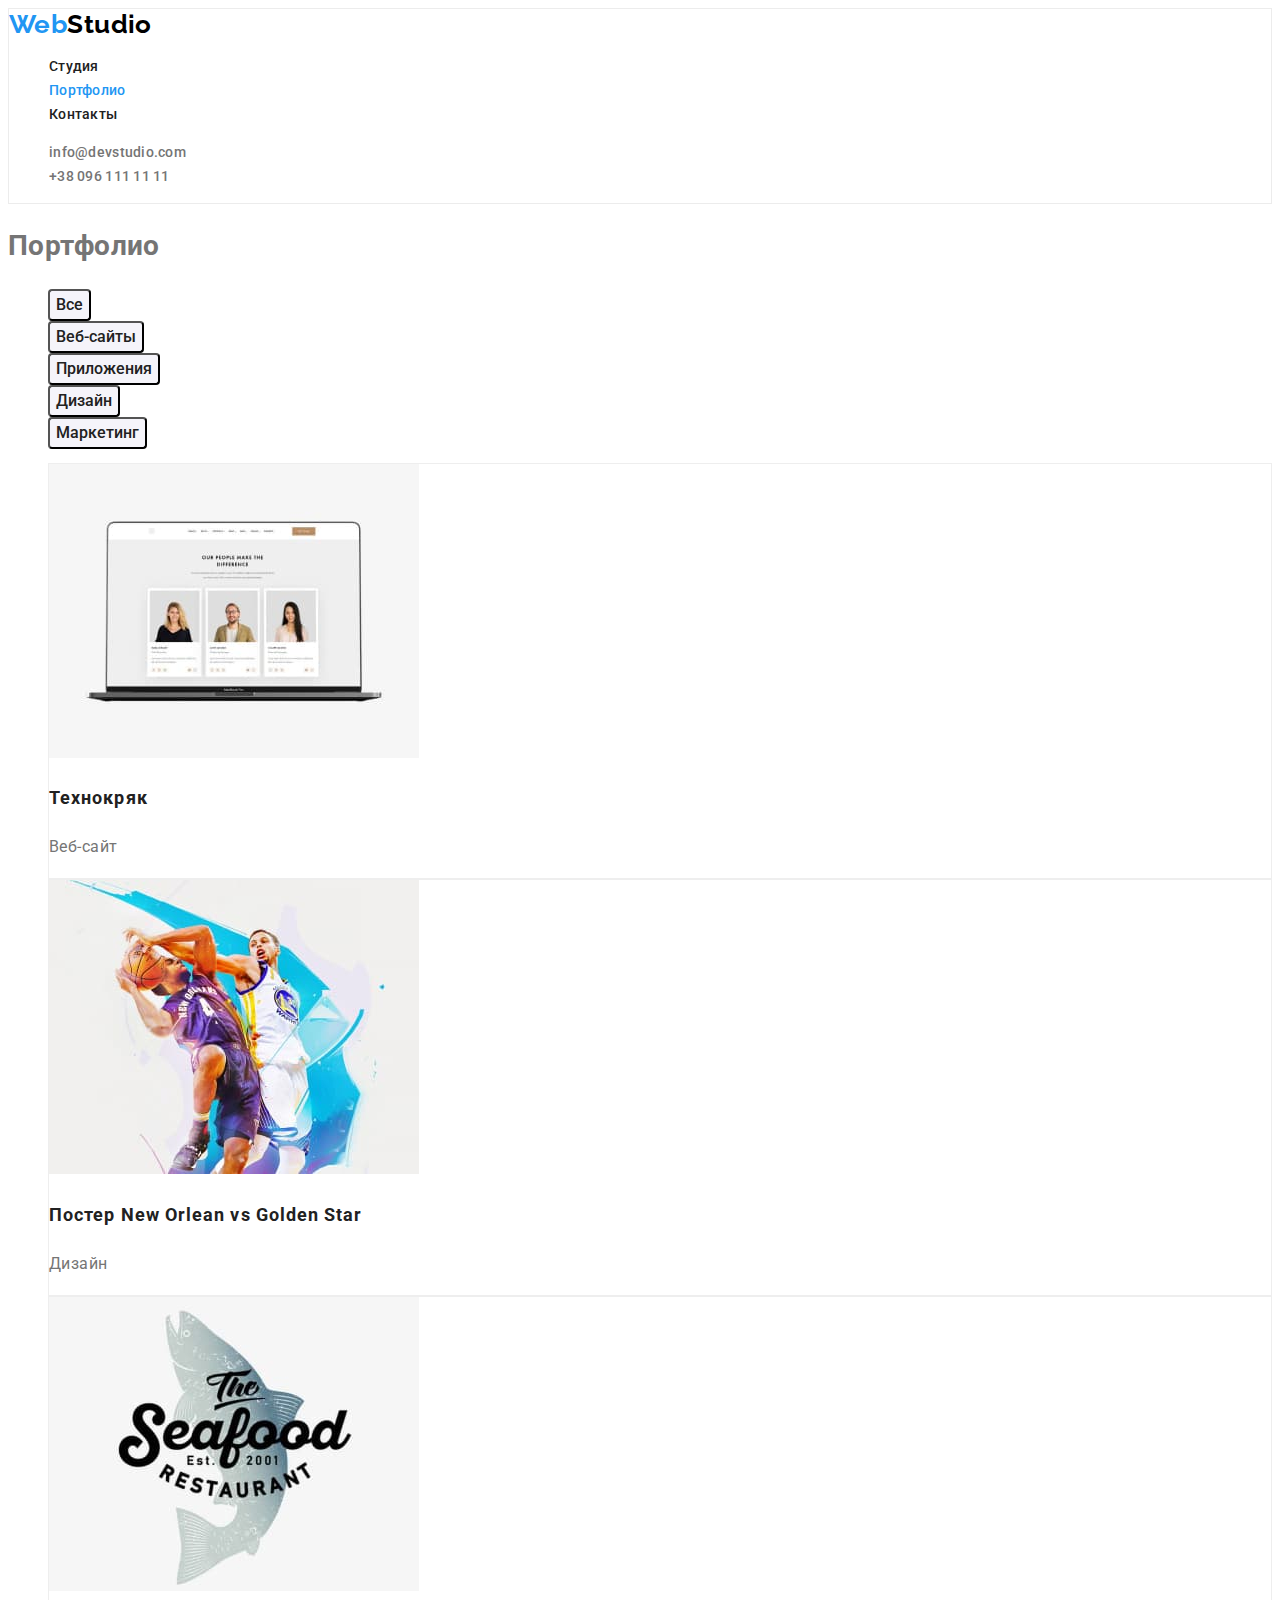
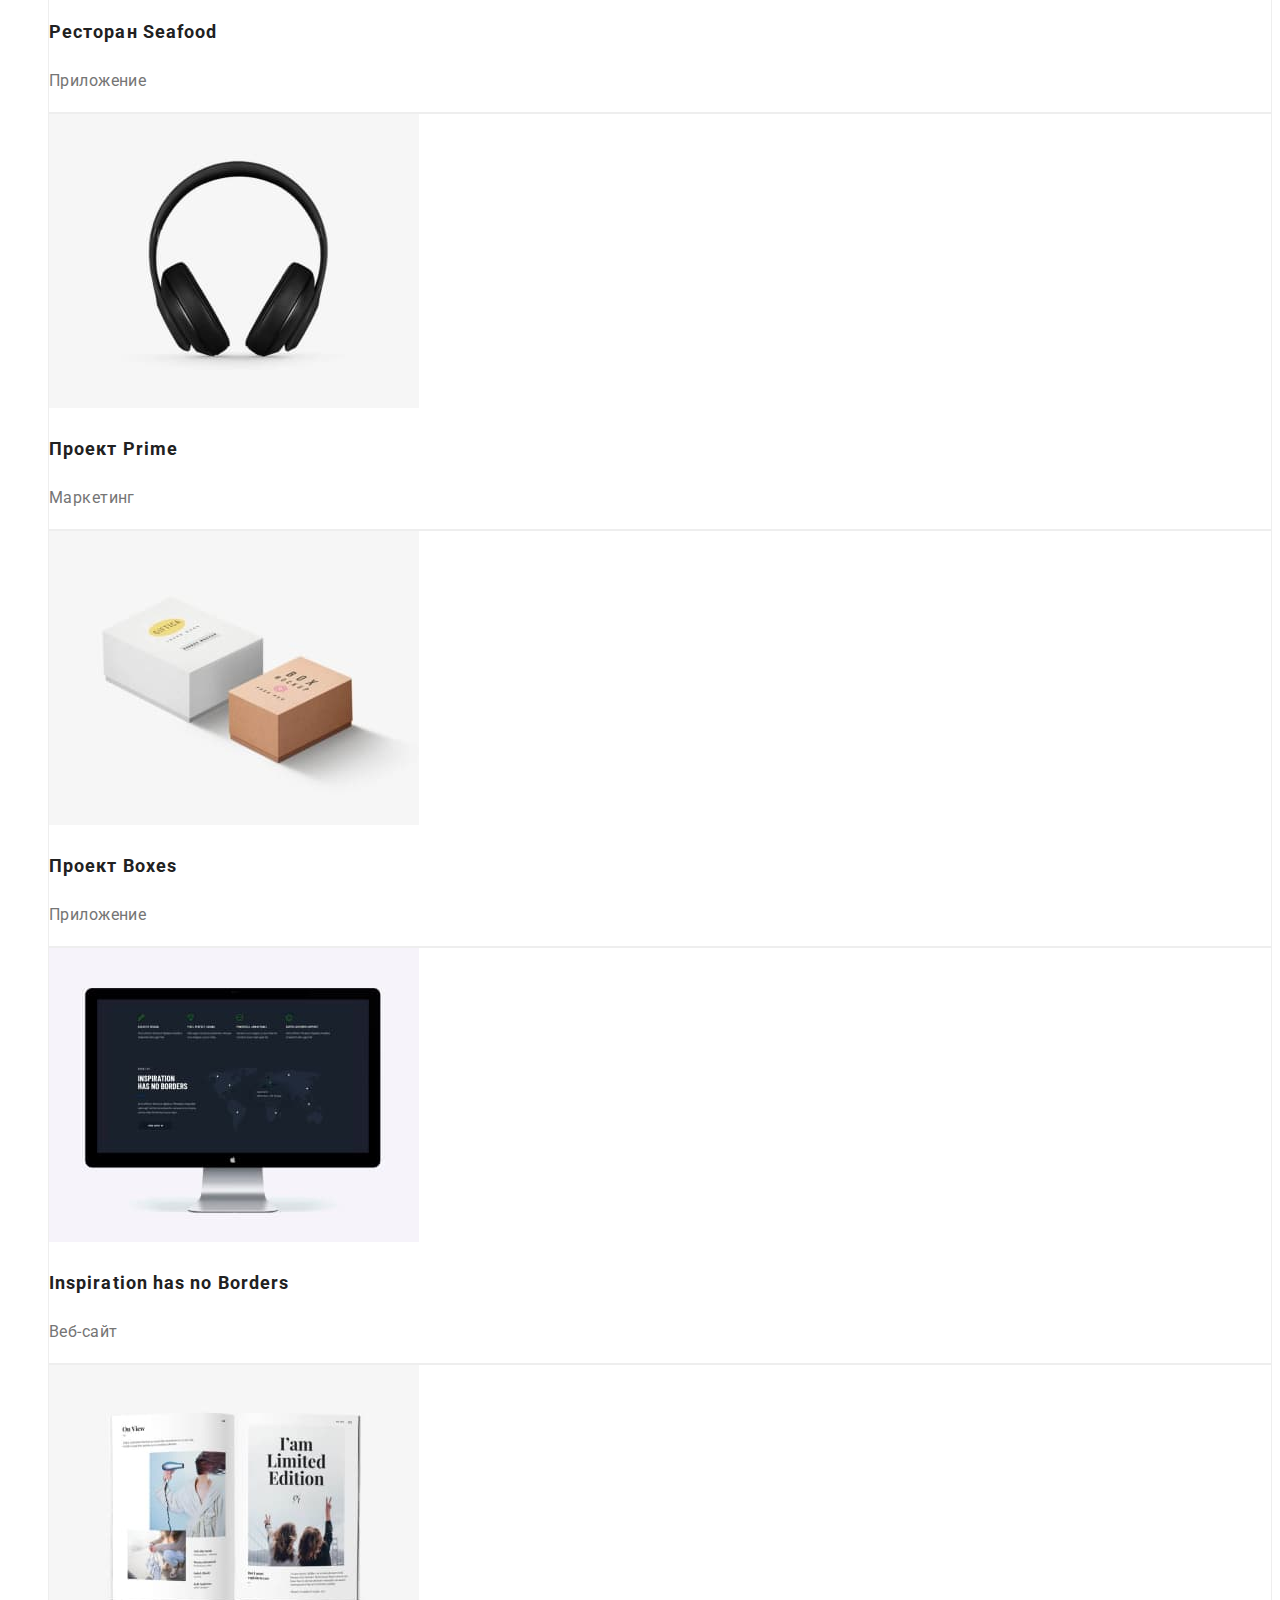
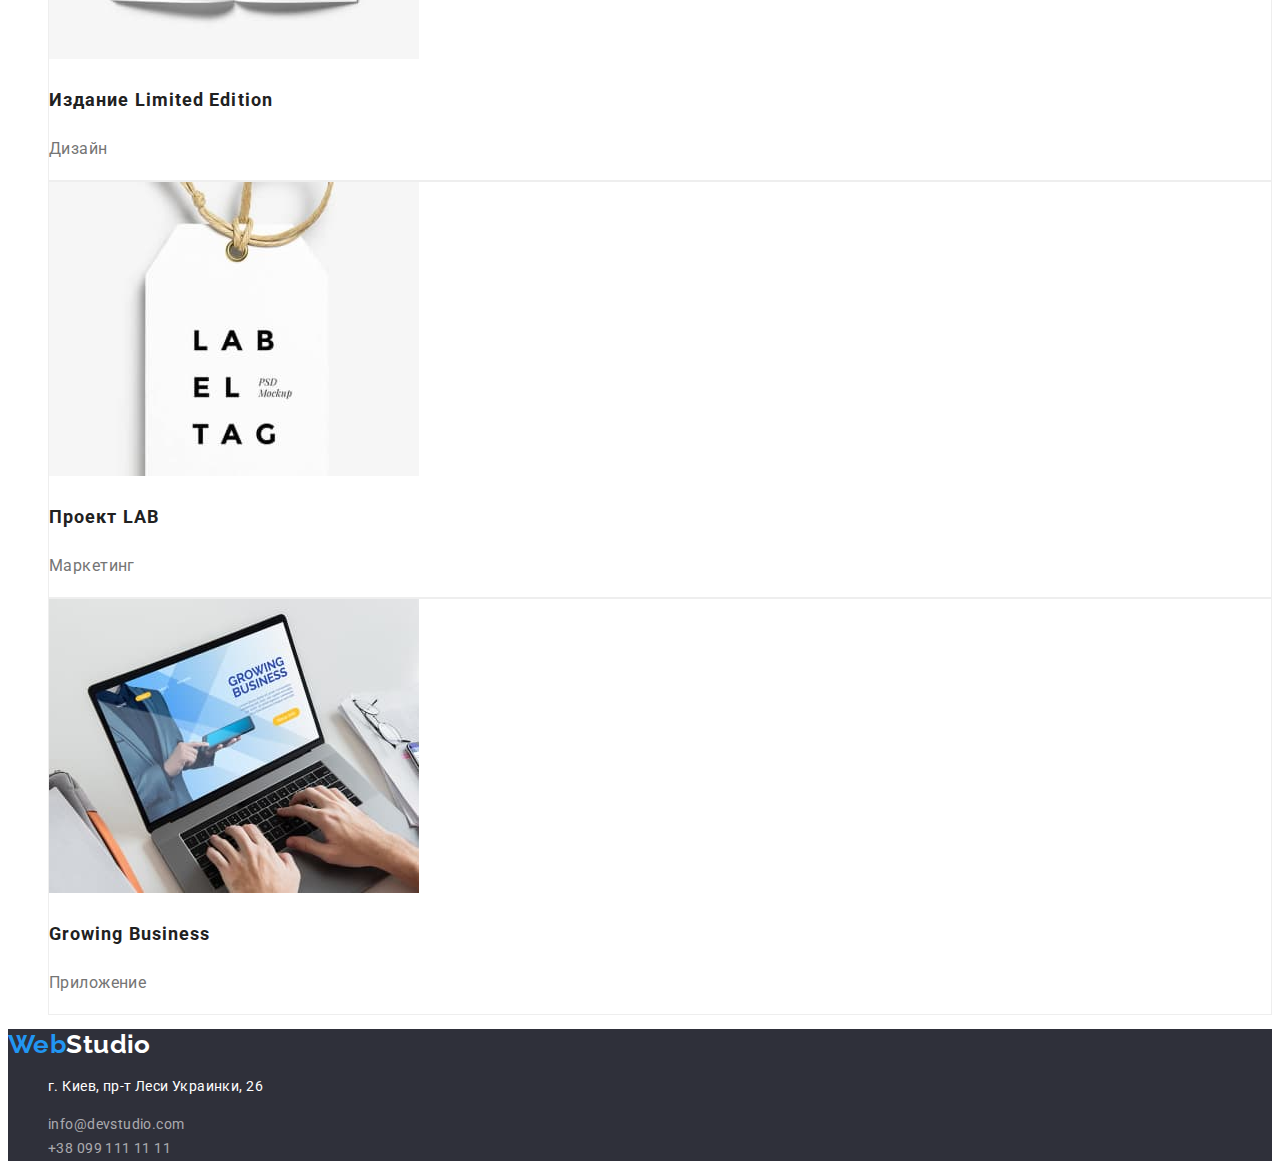
==== portfolio.html @ d7a5fcbc "Initial commit" ====
<!DOCTYPE html>
<html lang="ru">
<head>
  <meta charset="UTF-8">
  <meta http-equiv="X-UA-Compatible" content="IE=edge">
  <meta name="viewport" content="width=device-width, initial-scale=1.0">
  <title>Портфоліо</title>
  <!-- шрифти -->
  <link rel="preconnect" href="https://fonts.googleapis.com">
  <link rel="preconnect" href="https://fonts.gstatic.com" crossorigin>
  <link href="https://fonts.googleapis.com/css2?family=Raleway:wght@700&family=Roboto:wght@400;500;700;900&display=swap" rel="stylesheet">
  <!-- таблиця стилів -->
  <link rel="stylesheet" href="./css/styles.css">
</head>
<body>
  <header class="page-header">
    <!-- навігація -->
    <nav class="header-nav">
      <a class="logo logo-dark link" href="./index.html"><span class="logo-accent">Web</span>Studio</a>
      <ul class="list">
        <li><a class="nav-link link" href="./index.html">Студия</a></li>
        <li><a class="nav-link link current" href="./portfolio.html">Портфолио</a></li>
        <li><a class="nav-link link" href="">Контакты</a></li>
      </ul>
    </nav>
    <!-- контакти -->
    <ul class="list">
      <li><a class="header-contacts link" href="mailto:info@devstudio.com">info@devstudio.com</a></li>
      <li><a class="header-contacts link" href="tel:+380961111111">+38 096 111 11 11</a></li>
    </ul>
  </header>
  <main>
    <!-- блок портфоліо -->
    <section>
      <h1>Портфолио</h1>
      <!-- список фільтрів -->
      <ul class="list">
        <li><button class="filter" type="button">Все</button></li>
        <li><button class="filter" type="button">Веб-сайты</button></li>
        <li><button class="filter" type="button">Приложения</button></li>
        <li><button class="filter" type="button">Дизайн</button></li>
        <li><button class="filter" type="button">Маркетинг</button></li>
      </ul>
      <!-- список проектів -->
      <ul class="list">
        <li class="project-item">
          <img src="./images/project-1.jpg" alt="project-1" width="370" height="294">
          <h2 class="project-title">Технокряк</h2>
          <p class="project-tag">Веб-сайт</p>
        </li>
        <li class="project-item">
          <img src="./images/project-2.jpg" alt="project-2" width="370" height="294">
          <h2 class="project-title">Постер <span lang="en">New Orlean vs Golden Star</span></h2>
          <p class="project-tag">Дизайн</p>
        </li>
        <li class="project-item">
          <img src="./images/project-3.jpg" alt="project-3" width="370" height="294">
          <h2 class="project-title">Ресторан <span lang="en">Seafood</span></h2>
          <p class="project-tag">Приложение</p>
        </li>
        <li class="project-item">
          <img src="./images/project-4.jpg" alt="project-4" width="370" height="294">
          <h2 class="project-title">Проект <span lang="en">Prime</span></h2>
          <p class="project-tag">Маркетинг</p>
        </li>
        <li class="project-item">
          <img src="./images/project-5.jpg" alt="project-5" width="370" height="294">
          <h2 class="project-title">Проект <span lang="en">Boxes</span></h2>
          <p class="project-tag">Приложение</p>
        </li>
        <li class="project-item">
          <img src="./images/project-6.jpg" alt="project-6" width="370" height="294">
          <h2 class="project-title" lang="en">Inspiration has no Borders</h2>
          <p class="project-tag">Веб-сайт</p>
        </li>
        <li class="project-item">
          <img src="./images/project-7.jpg" alt="project-7" width="370" height="294">
          <h2 class="project-title">Издание <span lang="en">Limited Edition</span></h2>
          <p class="project-tag">Дизайн</p>
        </li>
        <li class="project-item">
          <img src="./images/project-8.jpg" alt="project-8" width="370" height="294">
          <h2 class="project-title">Проект <span lang="en">LAB</span></h2>
          <p class="project-tag">Маркетинг</p>
        </li>
        <li class="project-item">
          <img src="./images/project-9.jpg" alt="project-9" width="370" height="294">
          <h2 class="project-title" lang="en">Growing Business</h2>
          <p class="project-tag">Приложение</p>
        </li>
      </ul>

    </section>

  </main>
  <footer class="page-footer">
    <!-- логотип -->
    <a class="logo logo-light link" href="./index.html"><span class="logo-accent">Web</span>Studio</a>
    <!-- контакти -->
    <address>
      <ul class="list">
        <li>
          <p class="footer-address">г. Киев, пр-т Леси Украинки, 26</p>
        </li>
        <li><a class="footer-contacts link" href="mailto:info@devstudio.com">info@devstudio.com</a></li>
        <li><a class="footer-contacts link" href="tel:+380991111111">+38 099 111 11 11</a></li>
      </ul>
    </address>
  </footer>
</body>
</html>
---- css/styles.css ----
:root {
  /* fonts */
  --main-font: "roboto";
  --secondary-font: "raleway";

  /* color */
  --main-cl: #757575;
  --secondary-cl:#212121;
  --accent-cl: #2196F3;
  --main-bg-cl: #ffffff;
  --header-border-cl: #ECECEC;
  --dark-lg-cl: #000000;
  --footer-bg-cl: #2F303A;
  --hero-btn-cl: #188CE8;
  --team-bg-cl: #F5F4FA;
  --project-item-cl: #EEEEEE;
}

body {
  font-family: var(--main-font), sans-serif;
  font-size: 14px;
  line-height: 1.71;
  letter-spacing: 0.03em;
  color: var(--main-cl);
  background-color: var(--main-bg-cl);
}

/* common styles start */
.link {
  text-decoration: none;
}

.list {
  list-style: none;
}
/* common styles end */


/* блок header (start) */
.page-header{
  border: 1px solid var(--header-border-cl);
}

/* логотип */
.logo {
  font-family: var(--secondary-font);
  font-weight: 700;
  font-size: 26px;
  line-height: 1.19;
}

.logo-dark{
  color: var(--dark-lg-cl);
}

.logo-light{
color: var(--main-bg-cl);
}

.logo-accent {
  color: var(--accent-cl);
}

.logo:hover,
.logo:focus {
  color: var(--accent-cl);
}

/* навігація */
.nav-link {
  font-weight: 500;
  line-height: 1.14;
  letter-spacing: 0.02em;
  color: var(--secondary-cl);
}

.nav-link:hover,
.nav-link:focus {
  color: var(--accent-cl);
}

/* активна сторінка */
.nav-link.current{
color: var(--accent-cl);
}

/* контакти */
.header-contacts {
  font-weight: 500;
  line-height: 1.14;
  letter-spacing: 0.02em;
  color: var(--main-cl);
}

.header-contacts:hover,
.header-contacts:focus {
  color: var(--accent-cl);
}
/* блок header (end) */

/* блок main - index.hmtl (start) */
/* секція hero */
.hero{
  background-color: var(--footer-bg-cl);
}

.hero-title{
  font-weight: 900;
  font-size: 44px;
  line-height: 1.36;
  text-align: center;
  letter-spacing: 0.06em;
  text-transform: uppercase;
  color: var(--main-bg-cl);
}

.hero-btn{
  font-family: inherit;
  font-weight: 700;
  font-size: 16px;
  line-height: 1.88;
  letter-spacing: 0.06em;
  color: var(--main-bg-cl);
  background-color: var(--accent-cl);
  box-shadow: 0px 4px 4px rgba(0, 0, 0, 0.15);
  border-radius: 4px;
}

.hero-btn:hover,
.hero-btn:focus{
  background-color: var(--hero-btn-cl);
}

/* секція features / особености */
.features-name{
  font-weight: 700;
  font-size: 14px;
  line-height: 1.14;
  text-transform: uppercase;
  color: var(--secondary-cl);
}

/* заголовок секцій */
.section-title {
  font-weight: 700;
  font-size: 36px;
  line-height: 1.67;
  text-align: center;
  color: var(--secondary-cl);
}

/* секція team / наша команда */
.team{
  background-color: var(--team-bg-cl);
}

.team-item{
  background: var(--main-bg-cl);
  
  box-shadow: 0px 1px 3px rgba(0, 0, 0, 0.12),
  0px 1px 1px rgba(0, 0, 0, 0.14),
  0px 2px 1px rgba(0, 0, 0, 0.2);
  border-radius: 0px 0px 4px 4px;
}

.team-name,
.team-text{
  font-weight: 400;
  font-size: 16px;
  line-height: 1.875;
  text-align: center;
}

.team-name{
  font-weight: 500;
  color: var(--secondary-cl);
}
/* блок main - index.hmtl (end) */

/* блок footer (start) */
.page-footer {
  background-color: var(--footer-bg-cl);
}

/* контакти */
.footer-contacts {
  font-style: normal;
  color: rgba(255, 255, 255, 0.6);
}

.footer-contacts:hover,
.footer-contacts:focus {
  color: var(--accent-cl);
}

.footer-address {
  font-style: normal;
  color: var(--main-bg-cl);
}
/* блок footer (end) */

/* блок main - portfolio.hmtl (start) */
/* список фільтрів */
.filter{
  font-family: inherit;
  font-weight: 500;
  font-size: 16px;
  line-height: 1.62;
  text-align: center;
  color: var(--secondary-cl);
  background: var(--team-bg-cl);
  border-radius: 4px;
}

.filter:hover,
.filter:focus,
.filter:active{
  color: var(--main-bg-cl);
  background: var(--accent-cl);
}

.filter:active{
  /* shadow-middle */
  box-shadow: 0px 3px 1px rgba(0, 0, 0, 0.1),
  0px 1px 2px rgba(0, 0, 0, 0.08),
  0px 2px 2px rgba(0, 0, 0, 0.12);
  border-radius: 4px;
}

/* список проектів */
.project-item {
  border: 1px solid var(--project-item-cl)
}

.project-title{
font-weight: 700;
font-size: 18px;
line-height: 2;
letter-spacing: 0.06em;
color: var(--secondary-cl);
}

.project-tag{
font-size: 16px;
line-height: 1.88;
}
/* блок main - portfolio.hmtl (end) */
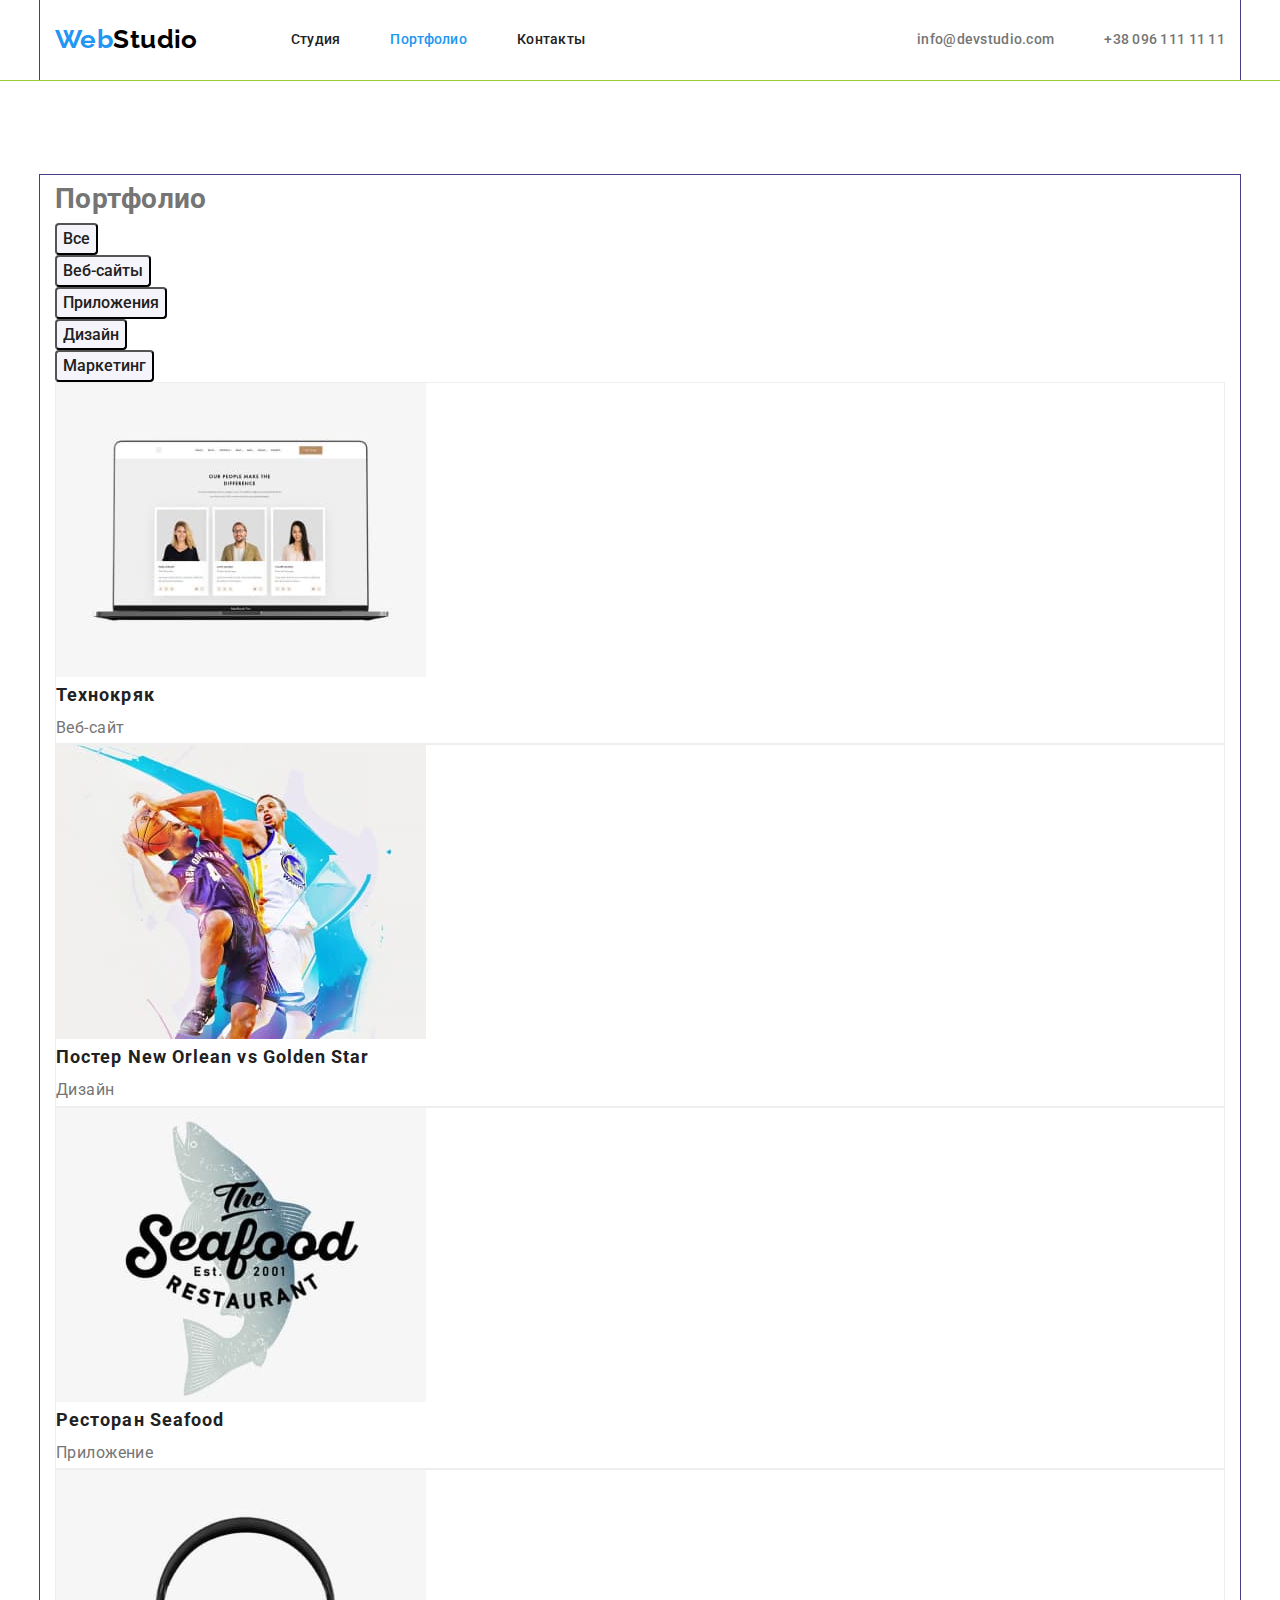
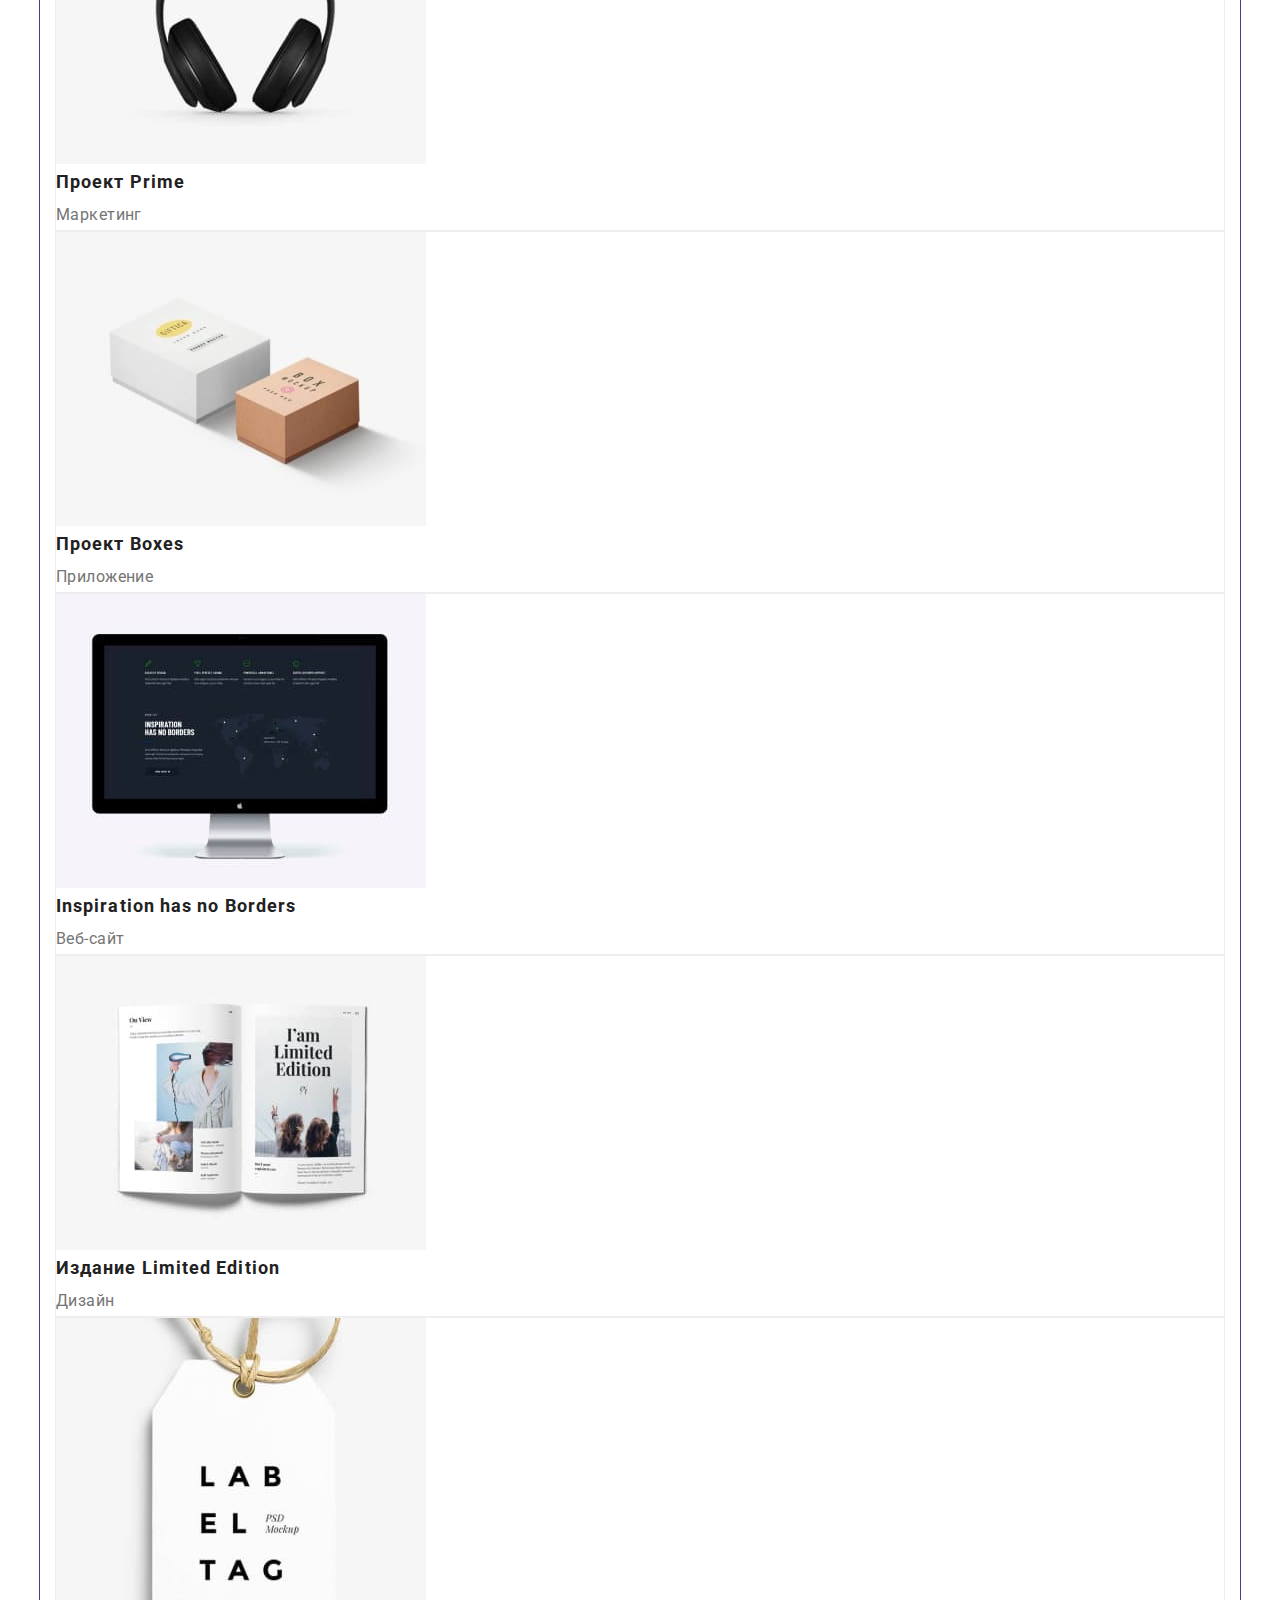
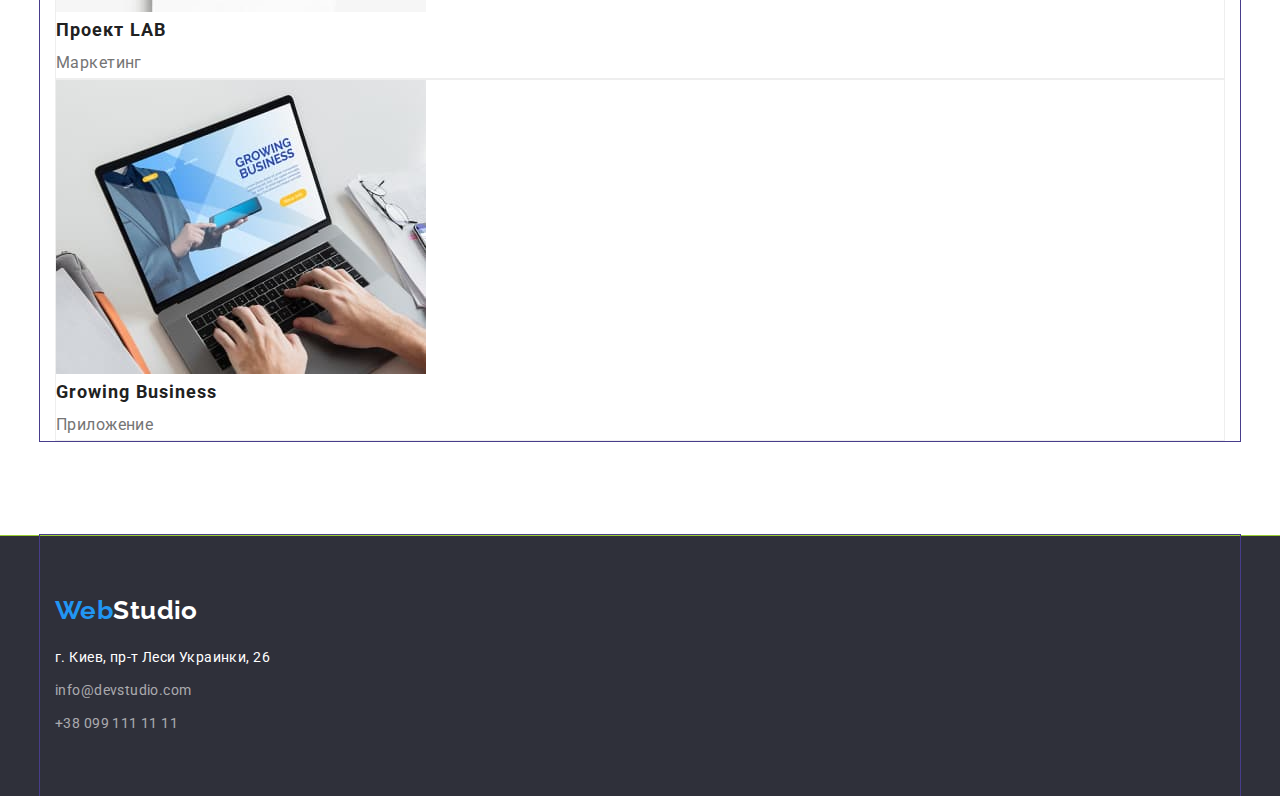
==== commit 69606715: "Update code HTML & CSS" ====
--- a/portfolio.html
+++ b/portfolio.html
@@ -1,111 +1,115 @@
 <!DOCTYPE html>
 <html lang="ru">
-<head>
-  <meta charset="UTF-8">
-  <meta http-equiv="X-UA-Compatible" content="IE=edge">
-  <meta name="viewport" content="width=device-width, initial-scale=1.0">
-  <title>Портфоліо</title>
-  <!-- шрифти -->
-  <link rel="preconnect" href="https://fonts.googleapis.com">
-  <link rel="preconnect" href="https://fonts.gstatic.com" crossorigin>
-  <link href="https://fonts.googleapis.com/css2?family=Raleway:wght@700&family=Roboto:wght@400;500;700;900&display=swap" rel="stylesheet">
-  <!-- таблиця стилів -->
-  <link rel="stylesheet" href="./css/styles.css">
-</head>
-<body>
-  <header class="page-header">
-    <!-- навігація -->
-    <nav class="header-nav">
-      <a class="logo logo-dark link" href="./index.html"><span class="logo-accent">Web</span>Studio</a>
-      <ul class="list">
-        <li><a class="nav-link link" href="./index.html">Студия</a></li>
-        <li><a class="nav-link link current" href="./portfolio.html">Портфолио</a></li>
-        <li><a class="nav-link link" href="">Контакты</a></li>
-      </ul>
-    </nav>
-    <!-- контакти -->
-    <ul class="list">
-      <li><a class="header-contacts link" href="mailto:info@devstudio.com">info@devstudio.com</a></li>
-      <li><a class="header-contacts link" href="tel:+380961111111">+38 096 111 11 11</a></li>
-    </ul>
-  </header>
-  <main>
-    <!-- блок портфоліо -->
-    <section>
-      <h1>Портфолио</h1>
-      <!-- список фільтрів -->
-      <ul class="list">
-        <li><button class="filter" type="button">Все</button></li>
-        <li><button class="filter" type="button">Веб-сайты</button></li>
-        <li><button class="filter" type="button">Приложения</button></li>
-        <li><button class="filter" type="button">Дизайн</button></li>
-        <li><button class="filter" type="button">Маркетинг</button></li>
-      </ul>
-      <!-- список проектів -->
-      <ul class="list">
-        <li class="project-item">
-          <img src="./images/project-1.jpg" alt="project-1" width="370" height="294">
-          <h2 class="project-title">Технокряк</h2>
-          <p class="project-tag">Веб-сайт</p>
-        </li>
-        <li class="project-item">
-          <img src="./images/project-2.jpg" alt="project-2" width="370" height="294">
-          <h2 class="project-title">Постер <span lang="en">New Orlean vs Golden Star</span></h2>
-          <p class="project-tag">Дизайн</p>
-        </li>
-        <li class="project-item">
-          <img src="./images/project-3.jpg" alt="project-3" width="370" height="294">
-          <h2 class="project-title">Ресторан <span lang="en">Seafood</span></h2>
-          <p class="project-tag">Приложение</p>
-        </li>
-        <li class="project-item">
-          <img src="./images/project-4.jpg" alt="project-4" width="370" height="294">
-          <h2 class="project-title">Проект <span lang="en">Prime</span></h2>
-          <p class="project-tag">Маркетинг</p>
-        </li>
-        <li class="project-item">
-          <img src="./images/project-5.jpg" alt="project-5" width="370" height="294">
-          <h2 class="project-title">Проект <span lang="en">Boxes</span></h2>
-          <p class="project-tag">Приложение</p>
-        </li>
-        <li class="project-item">
-          <img src="./images/project-6.jpg" alt="project-6" width="370" height="294">
-          <h2 class="project-title" lang="en">Inspiration has no Borders</h2>
-          <p class="project-tag">Веб-сайт</p>
-        </li>
-        <li class="project-item">
-          <img src="./images/project-7.jpg" alt="project-7" width="370" height="294">
-          <h2 class="project-title">Издание <span lang="en">Limited Edition</span></h2>
-          <p class="project-tag">Дизайн</p>
-        </li>
-        <li class="project-item">
-          <img src="./images/project-8.jpg" alt="project-8" width="370" height="294">
-          <h2 class="project-title">Проект <span lang="en">LAB</span></h2>
-          <p class="project-tag">Маркетинг</p>
-        </li>
-        <li class="project-item">
-          <img src="./images/project-9.jpg" alt="project-9" width="370" height="294">
-          <h2 class="project-title" lang="en">Growing Business</h2>
-          <p class="project-tag">Приложение</p>
-        </li>
-      </ul>
-
-    </section>
-
-  </main>
-  <footer class="page-footer">
-    <!-- логотип -->
-    <a class="logo logo-light link" href="./index.html"><span class="logo-accent">Web</span>Studio</a>
-    <!-- контакти -->
-    <address>
-      <ul class="list">
-        <li>
-          <p class="footer-address">г. Киев, пр-т Леси Украинки, 26</p>
-        </li>
-        <li><a class="footer-contacts link" href="mailto:info@devstudio.com">info@devstudio.com</a></li>
-        <li><a class="footer-contacts link" href="tel:+380991111111">+38 099 111 11 11</a></li>
-      </ul>
-    </address>
-  </footer>
-</body>
+  <head>
+    <meta charset="UTF-8">
+    <meta http-equiv="X-UA-Compatible" content="IE=edge">
+    <meta name="viewport" content="width=device-width, initial-scale=1.0">
+    <title>Портфоліо</title>
+    <!-- шрифти -->
+    <link rel="preconnect" href="https://fonts.googleapis.com">
+    <link rel="preconnect" href="https://fonts.gstatic.com" crossorigin>
+    <link href="https://fonts.googleapis.com/css2?family=Raleway:wght@700&family=Roboto:wght@400;500;700;900&display=swap" rel="stylesheet">
+    <!-- нормалізатор -->
+    <link rel="stylesheet" href="https://cdnjs.cloudflare.com/ajax/libs/modern-normalize/1.1.0/modern-normalize.min.css">
+    <!-- таблиця стилів -->
+    <link rel="stylesheet" href="./css/styles.css">
+  </head>
+  <body>
+    <header class="page-header">
+      <div class="page-header-box container">
+        <!-- навігація -->
+        <nav class="site-nav">
+          <a class="logo logo-header link" href="./index.html"><span class="logo-accent">Web</span>Studio</a>
+          <ul class="site-nav-list list">
+            <li class="site-nav-item"><a class="site-nav-link link" href="./index.html">Студия</a></li>
+            <li class="site-nav-item"><a class="site-nav-link link current" href="./portfolio.html">Портфолио</a></li>
+            <li class="site-nav-item"><a class="site-nav-link link" href="">Контакты</a></li>
+          </ul>
+        </nav>
+        <!-- контакти -->
+        <ul class="header-contacts list">
+          <li class="header-contacts-item"><a class="header-contacts-link link" href="mailto:info@devstudio.com">info@devstudio.com</a></li>
+          <li class="header-contacts-item"><a class="header-contacts-link link" href="tel:+380961111111">+38 096 111 11 11</a></li>
+        </ul>
+      </div>
+    </header>
+    <main>
+      <!-- блок портфоліо -->
+      <section class="section">
+        <div class="container">
+          <h1>Портфолио</h1>
+          <!-- список фільтрів -->
+          <ul class="list">
+            <li><button class="filter" type="button">Все</button></li>
+            <li><button class="filter" type="button">Веб-сайты</button></li>
+            <li><button class="filter" type="button">Приложения</button></li>
+            <li><button class="filter" type="button">Дизайн</button></li>
+            <li><button class="filter" type="button">Маркетинг</button></li>
+          </ul>
+          <!-- список проектів -->
+          <ul class="list">
+            <li class="project-item">
+              <img src="./images/project-1.jpg" alt="project-1" width="370" height="294">
+              <h2 class="project-title">Технокряк</h2>
+              <p class="project-tag">Веб-сайт</p>
+            </li>
+            <li class="project-item">
+              <img src="./images/project-2.jpg" alt="project-2" width="370" height="294">
+              <h2 class="project-title">Постер <span lang="en">New Orlean vs Golden Star</span></h2>
+              <p class="project-tag">Дизайн</p>
+            </li>
+            <li class="project-item">
+              <img src="./images/project-3.jpg" alt="project-3" width="370" height="294">
+              <h2 class="project-title">Ресторан <span lang="en">Seafood</span></h2>
+              <p class="project-tag">Приложение</p>
+            </li>
+            <li class="project-item">
+              <img src="./images/project-4.jpg" alt="project-4" width="370" height="294">
+              <h2 class="project-title">Проект <span lang="en">Prime</span></h2>
+              <p class="project-tag">Маркетинг</p>
+            </li>
+            <li class="project-item">
+              <img src="./images/project-5.jpg" alt="project-5" width="370" height="294">
+              <h2 class="project-title">Проект <span lang="en">Boxes</span></h2>
+              <p class="project-tag">Приложение</p>
+            </li>
+            <li class="project-item">
+              <img src="./images/project-6.jpg" alt="project-6" width="370" height="294">
+              <h2 class="project-title" lang="en">Inspiration has no Borders</h2>
+              <p class="project-tag">Веб-сайт</p>
+            </li>
+            <li class="project-item">
+              <img src="./images/project-7.jpg" alt="project-7" width="370" height="294">
+              <h2 class="project-title">Издание <span lang="en">Limited Edition</span></h2>
+              <p class="project-tag">Дизайн</p>
+            </li>
+            <li class="project-item">
+              <img src="./images/project-8.jpg" alt="project-8" width="370" height="294">
+              <h2 class="project-title">Проект <span lang="en">LAB</span></h2>
+              <p class="project-tag">Маркетинг</p>
+            </li>
+            <li class="project-item">
+              <img src="./images/project-9.jpg" alt="project-9" width="370" height="294">
+              <h2 class="project-title" lang="en">Growing Business</h2>
+              <p class="project-tag">Приложение</p>
+            </li>
+          </ul>
+        </div>
+      </section>
+    </main>
+    <footer class="page-footer">
+      <div class="container">
+        <!-- логотип -->
+        <a class="logo logo-footer link" href="./index.html"><span class="logo-accent">Web</span>Studio</a>
+        <!-- контакти -->
+        <address>
+          <ul class="footer-contacts list">
+            <li class="footer-contacts-item"><p class="footer-contacts-location">г. Киев, пр-т Леси Украинки, 26</p></li>
+            <li class="footer-contacts-item"><a class="footer-contacts-link link" href="mailto:info@devstudio.com">info@devstudio.com</a></li>
+            <li class="footer-contacts-item"><a class="footer-contacts-link link" href="tel:+380991111111">+38 099 111 11 11</a></li>
+          </ul>
+        </address>
+      </div>
+    </footer>
+  </body>
 </html>--- a/css/styles.css
+++ b/css/styles.css
@@ -25,7 +25,41 @@
   background-color: var(--main-bg-cl);
 }
 
+h1, 
+h2, 
+h3, 
+h4, 
+p,
+ul {
+  margin: 0;
+  padding: 0;
+}
+
+img {
+  display: block;
+  max-width: 100%;
+  height: auto;
+}
+
 /* common styles start */
+.section {
+  padding-top: 94px;
+  padding-bottom: 94px;
+  /* тимчасовий аутлайн */
+  outline: 1px solid yellowgreen;
+}
+
+.container {
+  width: 1200px;
+  padding-left: 15px;
+  padding-right: 15px;
+  margin-left: auto;
+  margin-right: auto;
+
+  /* тимчасовий аутлайн */
+  outline: 1px solid darkslateblue;
+}
+
 .link {
   text-decoration: none;
 }
@@ -33,28 +67,53 @@
 .list {
   list-style: none;
 }
+
+.visually-hidden {
+  position: absolute;
+  white-space: nowrap;
+  width: 1px;
+  height: 1px;
+  overflow: hidden;
+  border: 0;
+  padding: 0;
+  clip: rect(0 0 0 0);
+  clip-path: inset(50%);
+  margin: -1px;
+}
 /* common styles end */
 
-
 /* блок header (start) */
-.page-header{
-  border: 1px solid var(--header-border-cl);
+.page-header {
+  border-bottom: 1px solid var(--header-border-cl);
+}
+
+.page-header-box {
+  display: flex;
+  align-content: center;
+  justify-content: space-between;
 }
 
 /* логотип */
 .logo {
+  display: block;
   font-family: var(--secondary-font);
   font-weight: 700;
   font-size: 26px;
   line-height: 1.19;
 }
 
-.logo-dark{
+.logo-header {
+  padding-top: 24px;
+  padding-bottom: 25px;
+  margin-right: 93px;
   color: var(--dark-lg-cl);
 }
 
-.logo-light{
-color: var(--main-bg-cl);
+.logo-footer {
+  padding-top: 60px;
+  margin-bottom: 20px;
+  width: 100%;
+  color: var(--main-bg-cl);
 }
 
 .logo-accent {
@@ -67,44 +126,70 @@
 }
 
 /* навігація */
-.nav-link {
+.site-nav,
+.site-nav-list {
+  display: flex;
+}
+
+.site-nav-item:not(:last-child) {
+  margin-right: 50px;
+}
+
+.site-nav-link {
+  display: block;
+  padding-top: 32px;
+  padding-bottom: 32px;
   font-weight: 500;
   line-height: 1.14;
   letter-spacing: 0.02em;
   color: var(--secondary-cl);
 }
 
-.nav-link:hover,
-.nav-link:focus {
+.site-nav-link:hover,
+.site-nav-link:focus {
   color: var(--accent-cl);
 }
 
 /* активна сторінка */
-.nav-link.current{
+.site-nav-link.current {
 color: var(--accent-cl);
 }
 
 /* контакти */
 .header-contacts {
+  display: flex;
+}
+
+.header-contacts-item:not(:last-child) {
+ margin-right: 50px;
+}
+
+.header-contacts-link {
+  display: block;
+  padding-top: 32px;
+  padding-bottom: 32px;
   font-weight: 500;
   line-height: 1.14;
   letter-spacing: 0.02em;
   color: var(--main-cl);
 }
 
-.header-contacts:hover,
-.header-contacts:focus {
+.header-contacts-link:hover,
+.header-contacts-link:focus {
   color: var(--accent-cl);
 }
 /* блок header (end) */
 
 /* блок main - index.hmtl (start) */
 /* секція hero */
-.hero{
+.hero {
+  padding: 200px auto;
   background-color: var(--footer-bg-cl);
 }
 
-.hero-title{
+.hero-title {
+  margin-top: 0;
+  margin-bottom: 30px;
   font-weight: 900;
   font-size: 44px;
   line-height: 1.36;
@@ -114,7 +199,9 @@
   color: var(--main-bg-cl);
 }
 
-.hero-btn{
+.hero-btn {
+  padding: 10px 32px;
+
   font-family: inherit;
   font-weight: 700;
   font-size: 16px;
@@ -127,12 +214,26 @@
 }
 
 .hero-btn:hover,
-.hero-btn:focus{
+.hero-btn:focus {
   background-color: var(--hero-btn-cl);
 }
 
 /* секція features / особености */
-.features-name{
+.features-list {
+  display: flex;
+}
+
+.features-item:not(:last-child) {
+  margin-right: 30px;
+}
+
+.features-item {
+  flex-basis: calc((100% - 90px) / 4);
+  max-width: 270px;
+}
+
+.features-name {
+  margin-bottom: 10px;
   font-weight: 700;
   font-size: 14px;
   line-height: 1.14;
@@ -140,8 +241,11 @@
   color: var(--secondary-cl);
 }
 
-/* заголовок секцій */
-.section-title {
+/* заголовок секцій direction & team */
+.direction-title,
+.team-title {
+  margin-bottom: 50px;
+
   font-weight: 700;
   font-size: 36px;
   line-height: 1.67;
@@ -149,12 +253,29 @@
   color: var(--secondary-cl);
 }
 
+/* секція direction / секція чем мы занимаемся */
+.direction-list {
+  display: flex;
+}
+
+.direction-item:not(:last-child) {
+  margin-right: 30px;
+}
+
 /* секція team / наша команда */
-.team{
+.team {
   background-color: var(--team-bg-cl);
 }
 
-.team-item{
+.team-list {
+  display: flex;
+}
+
+.team-item:not(:last-child) {
+  margin-right: 30px;
+}
+
+.team-item {
   background: var(--main-bg-cl);
   
   box-shadow: 0px 1px 3px rgba(0, 0, 0, 0.12),
@@ -163,18 +284,28 @@
   border-radius: 0px 0px 4px 4px;
 }
 
+.team-img {
+  margin-bottom: 30px;
+}
+
 .team-name,
-.team-text{
+.team-text {
   font-weight: 400;
   font-size: 16px;
   line-height: 1.875;
   text-align: center;
 }
 
-.team-name{
+.team-name {
+  margin-bottom: 10px;
   font-weight: 500;
   color: var(--secondary-cl);
 }
+
+.team-text {
+  padding-bottom: 30px;
+}
+
 /* блок main - index.hmtl (end) */
 
 /* блок footer (start) */
@@ -184,16 +315,24 @@
 
 /* контакти */
 .footer-contacts {
+  padding-bottom: 60px;
+}
+
+.footer-contacts-item:not(:last-child){
+  margin-bottom: 9px;
+}
+
+.footer-contacts-link {
   font-style: normal;
   color: rgba(255, 255, 255, 0.6);
 }
 
-.footer-contacts:hover,
-.footer-contacts:focus {
-  color: var(--accent-cl);
-}
-
-.footer-address {
+.footer-contacts-link:hover,
+.footer-contacts-link:focus {
+  color: var(--accent-cl);
+}
+
+.footer-contacts-location {
   font-style: normal;
   color: var(--main-bg-cl);
 }
@@ -201,7 +340,7 @@
 
 /* блок main - portfolio.hmtl (start) */
 /* список фільтрів */
-.filter{
+.filter {
   font-family: inherit;
   font-weight: 500;
   font-size: 16px;
@@ -214,12 +353,12 @@
 
 .filter:hover,
 .filter:focus,
-.filter:active{
+.filter:active {
   color: var(--main-bg-cl);
   background: var(--accent-cl);
 }
 
-.filter:active{
+.filter:active {
   /* shadow-middle */
   box-shadow: 0px 3px 1px rgba(0, 0, 0, 0.1),
   0px 1px 2px rgba(0, 0, 0, 0.08),
@@ -232,16 +371,29 @@
   border: 1px solid var(--project-item-cl)
 }
 
-.project-title{
-font-weight: 700;
-font-size: 18px;
-line-height: 2;
-letter-spacing: 0.06em;
-color: var(--secondary-cl);
-}
-
-.project-tag{
-font-size: 16px;
-line-height: 1.88;
-}
-/* блок main - portfolio.hmtl (end) */+.project-title {
+  font-weight: 700;
+  font-size: 18px;
+  line-height: 2;
+  letter-spacing: 0.06em;
+  color: var(--secondary-cl);
+}
+
+.project-tag {
+  font-size: 16px;
+  line-height: 1.88;
+}
+/* блок main - portfolio.hmtl (end) */
+
+
+/* ховаємо заголовки */
+/* visually-hidden {
+  position: absolute;
+  width: 1px;
+  height: 1px;
+  margin: -1px;
+  padding: 0;
+  overflow: hidden;
+  border: 0;
+  clip: rect(0 0 0 0);
+} */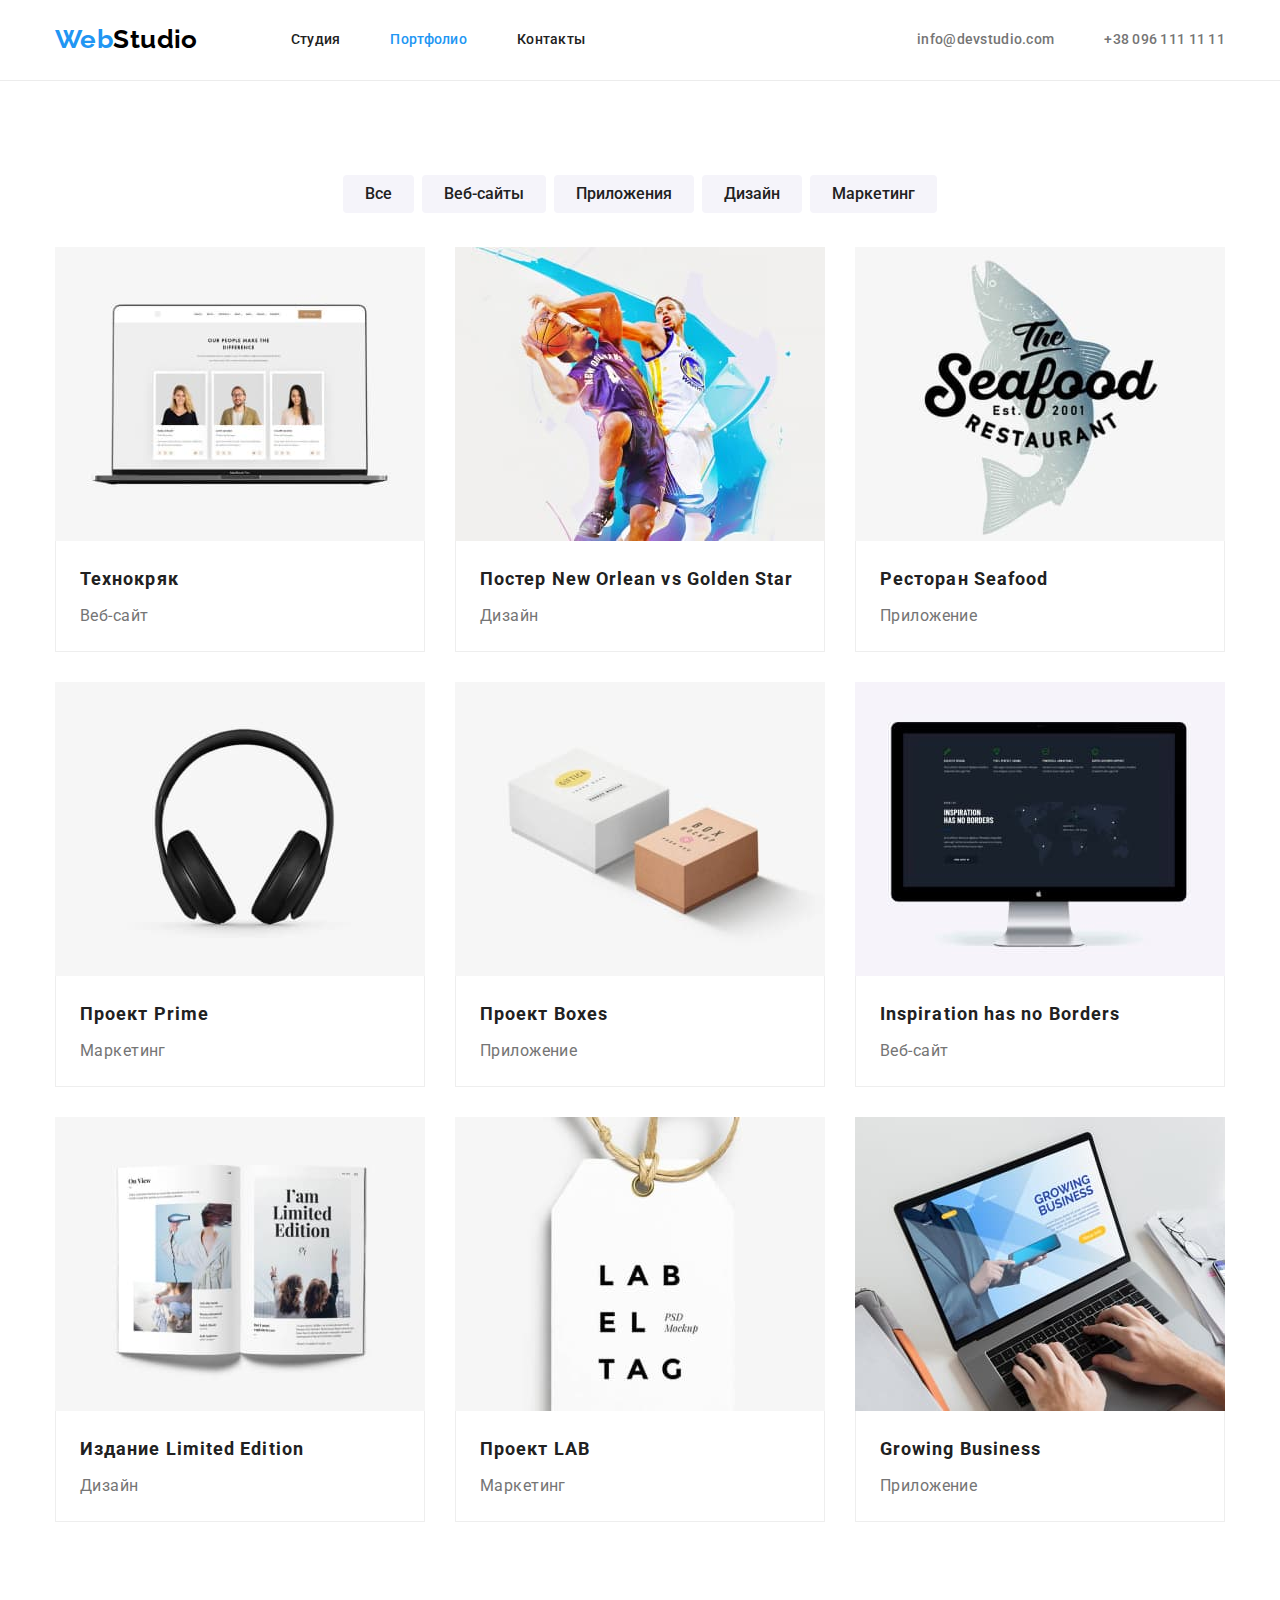
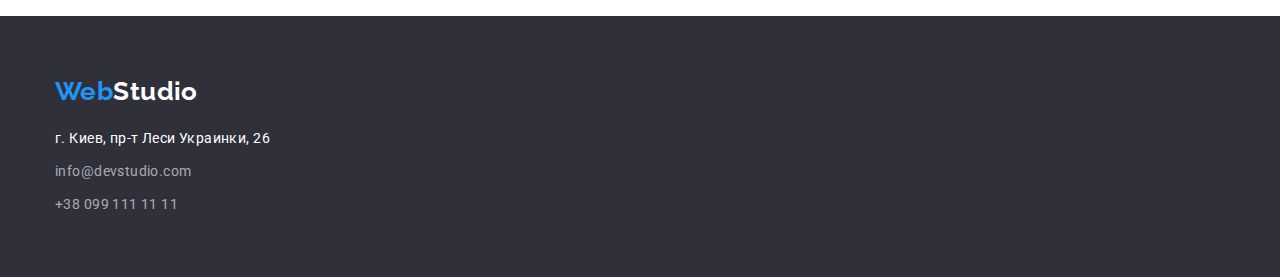
==== commit 39750feb: "Update html + css" ====
--- a/portfolio.html
+++ b/portfolio.html
@@ -34,64 +34,82 @@
       </div>
     </header>
     <main>
-      <!-- блок портфоліо -->
+      <!-- секція portfolio / портфоліо -->
       <section class="section">
         <div class="container">
-          <h1>Портфолио</h1>
+          <h1 class="visually-hidden">Портфолио</h1>
           <!-- список фільтрів -->
-          <ul class="list">
-            <li><button class="filter" type="button">Все</button></li>
-            <li><button class="filter" type="button">Веб-сайты</button></li>
-            <li><button class="filter" type="button">Приложения</button></li>
-            <li><button class="filter" type="button">Дизайн</button></li>
-            <li><button class="filter" type="button">Маркетинг</button></li>
+          <ul class="filter-list list">
+            <li class="filter-item" ><button class="filter-btn" type="button">Все</button></li>
+            <li class="filter-item" ><button class="filter-btn" type="button">Веб-сайты</button></li>
+            <li class="filter-item" ><button class="filter-btn" type="button">Приложения</button></li>
+            <li class="filter-item" ><button class="filter-btn" type="button">Дизайн</button></li>
+            <li class="filter-item" ><button class="filter-btn" type="button">Маркетинг</button></li>
           </ul>
           <!-- список проектів -->
-          <ul class="list">
+          <ul class="project-list list">
             <li class="project-item">
               <img src="./images/project-1.jpg" alt="project-1" width="370" height="294">
-              <h2 class="project-title">Технокряк</h2>
-              <p class="project-tag">Веб-сайт</p>
+              <div class="project-box">
+                <h2 class="project-title">Технокряк</h2>
+                <p class="project-tag">Веб-сайт</p>
+              </div>
             </li>
             <li class="project-item">
               <img src="./images/project-2.jpg" alt="project-2" width="370" height="294">
-              <h2 class="project-title">Постер <span lang="en">New Orlean vs Golden Star</span></h2>
-              <p class="project-tag">Дизайн</p>
+              <div class="project-box">
+                <h2 class="project-title">Постер <span lang="en">New Orlean vs Golden Star</span></h2>
+                <p class="project-tag">Дизайн</p>
+              </div>
             </li>
             <li class="project-item">
               <img src="./images/project-3.jpg" alt="project-3" width="370" height="294">
-              <h2 class="project-title">Ресторан <span lang="en">Seafood</span></h2>
-              <p class="project-tag">Приложение</p>
+              <div class="project-box">
+                <h2 class="project-title">Ресторан <span lang="en">Seafood</span></h2>
+                <p class="project-tag">Приложение</p>
+              </div>
             </li>
             <li class="project-item">
               <img src="./images/project-4.jpg" alt="project-4" width="370" height="294">
-              <h2 class="project-title">Проект <span lang="en">Prime</span></h2>
-              <p class="project-tag">Маркетинг</p>
+              <div class="project-box">
+                <h2 class="project-title">Проект <span lang="en">Prime</span></h2>
+                <p class="project-tag">Маркетинг</p>
+              </div>
             </li>
             <li class="project-item">
               <img src="./images/project-5.jpg" alt="project-5" width="370" height="294">
-              <h2 class="project-title">Проект <span lang="en">Boxes</span></h2>
-              <p class="project-tag">Приложение</p>
+              <div class="project-box">
+                <h2 class="project-title">Проект <span lang="en">Boxes</span></h2>
+                <p class="project-tag">Приложение</p>
+              </div>
             </li>
             <li class="project-item">
               <img src="./images/project-6.jpg" alt="project-6" width="370" height="294">
-              <h2 class="project-title" lang="en">Inspiration has no Borders</h2>
-              <p class="project-tag">Веб-сайт</p>
+              <div class="project-box">
+                <h2 class="project-title" lang="en">Inspiration has no Borders</h2>
+                <p class="project-tag">Веб-сайт</p>
+              </div>
             </li>
             <li class="project-item">
               <img src="./images/project-7.jpg" alt="project-7" width="370" height="294">
-              <h2 class="project-title">Издание <span lang="en">Limited Edition</span></h2>
-              <p class="project-tag">Дизайн</p>
+              <div class="project-box">
+                <h2 class="project-title">Издание <span lang="en">Limited Edition</span></h2>
+                <p class="project-tag">Дизайн</p>
+              </div>
             </li>
             <li class="project-item">
               <img src="./images/project-8.jpg" alt="project-8" width="370" height="294">
-              <h2 class="project-title">Проект <span lang="en">LAB</span></h2>
-              <p class="project-tag">Маркетинг</p>
+              <div class="project-box">
+                <h2 class="project-title">Проект <span lang="en">LAB</span></h2>
+                <p class="project-tag">Маркетинг</p>
+              </div>
             </li>
             <li class="project-item">
               <img src="./images/project-9.jpg" alt="project-9" width="370" height="294">
-              <h2 class="project-title" lang="en">Growing Business</h2>
-              <p class="project-tag">Приложение</p>
+              <div class="project-box">
+                <h2 class="project-title" lang="en">Growing Business</h2>
+                <p class="project-tag">Приложение</p>
+              </div>
             </li>
           </ul>
         </div>
--- a/css/styles.css
+++ b/css/styles.css
@@ -14,6 +14,10 @@
   --hero-btn-cl: #188CE8;
   --team-bg-cl: #F5F4FA;
   --project-item-cl: #EEEEEE;
+
+  /* others */
+  --items: 3;
+  --indent: 30px;
 }
 
 body {
@@ -45,8 +49,6 @@
 .section {
   padding-top: 94px;
   padding-bottom: 94px;
-  /* тимчасовий аутлайн */
-  outline: 1px solid yellowgreen;
 }
 
 .container {
@@ -55,9 +57,6 @@
   padding-right: 15px;
   margin-left: auto;
   margin-right: auto;
-
-  /* тимчасовий аутлайн */
-  outline: 1px solid darkslateblue;
 }
 
 .link {
@@ -89,8 +88,7 @@
 
 .page-header-box {
   display: flex;
-  align-content: center;
-  justify-content: space-between;
+  align-items: center;
 }
 
 /* логотип */
@@ -158,6 +156,7 @@
 /* контакти */
 .header-contacts {
   display: flex;
+  margin-left: auto;
 }
 
 .header-contacts-item:not(:last-child) {
@@ -183,13 +182,13 @@
 /* блок main - index.hmtl (start) */
 /* секція hero */
 .hero {
-  padding: 200px auto;
   background-color: var(--footer-bg-cl);
 }
 
 .hero-title {
   margin-top: 0;
   margin-bottom: 30px;
+
   font-weight: 900;
   font-size: 44px;
   line-height: 1.36;
@@ -200,6 +199,9 @@
 }
 
 .hero-btn {
+  display: block;
+  margin-left: auto;
+  margin-right: auto;
   padding: 10px 32px;
 
   font-family: inherit;
@@ -211,6 +213,7 @@
   background-color: var(--accent-cl);
   box-shadow: 0px 4px 4px rgba(0, 0, 0, 0.15);
   border-radius: 4px;
+  border-width: 0px;
 }
 
 .hero-btn:hover,
@@ -269,10 +272,6 @@
 
 .team-list {
   display: flex;
-}
-
-.team-item:not(:last-child) {
-  margin-right: 30px;
 }
 
 .team-item {
@@ -284,8 +283,13 @@
   border-radius: 0px 0px 4px 4px;
 }
 
-.team-img {
-  margin-bottom: 30px;
+.team-item:not(:last-child) {
+  margin-right: 30px;
+}
+
+.team-box {
+  padding-top: 30px;
+  padding-bottom: 30px;
 }
 
 .team-name,
@@ -302,10 +306,6 @@
   color: var(--secondary-cl);
 }
 
-.team-text {
-  padding-bottom: 30px;
-}
-
 /* блок main - index.hmtl (end) */
 
 /* блок footer (start) */
@@ -339,8 +339,20 @@
 /* блок footer (end) */
 
 /* блок main - portfolio.hmtl (start) */
-/* список фільтрів */
-.filter {
+/* секція portfolio / портфоліо */
+.filter-list {
+  display: flex;
+  justify-content: center;
+  margin-bottom: 34px;
+}
+
+.filter-item:not(:last-child) {
+  margin-right: 8px;
+}
+
+.filter-btn {
+  padding: 6px 22px;
+
   font-family: inherit;
   font-weight: 500;
   font-size: 16px;
@@ -349,16 +361,17 @@
   color: var(--secondary-cl);
   background: var(--team-bg-cl);
   border-radius: 4px;
-}
-
-.filter:hover,
-.filter:focus,
-.filter:active {
+  border-width: 0;
+}
+
+.filter-btn:hover,
+.filter-btn:focus,
+.filter-btn:active {
   color: var(--main-bg-cl);
   background: var(--accent-cl);
 }
 
-.filter:active {
+.filter-btn:active {
   /* shadow-middle */
   box-shadow: 0px 3px 1px rgba(0, 0, 0, 0.1),
   0px 1px 2px rgba(0, 0, 0, 0.08),
@@ -367,11 +380,22 @@
 }
 
 /* список проектів */
-.project-item {
-  border: 1px solid var(--project-item-cl)
+.project-list {
+  display: flex;
+  flex-wrap: wrap;
+  gap: 30px;
+}
+
+.project-box {
+  padding: 20px 24px;
+  
+  border: 1px solid var(--project-item-cl);
+  border-top: none;
 }
 
 .project-title {
+  margin-bottom: 4px;
+
   font-weight: 700;
   font-size: 18px;
   line-height: 2;
@@ -383,17 +407,4 @@
   font-size: 16px;
   line-height: 1.88;
 }
-/* блок main - portfolio.hmtl (end) */
-
-
-/* ховаємо заголовки */
-/* visually-hidden {
-  position: absolute;
-  width: 1px;
-  height: 1px;
-  margin: -1px;
-  padding: 0;
-  overflow: hidden;
-  border: 0;
-  clip: rect(0 0 0 0);
-} */+/* блок main - portfolio.hmtl (end) */